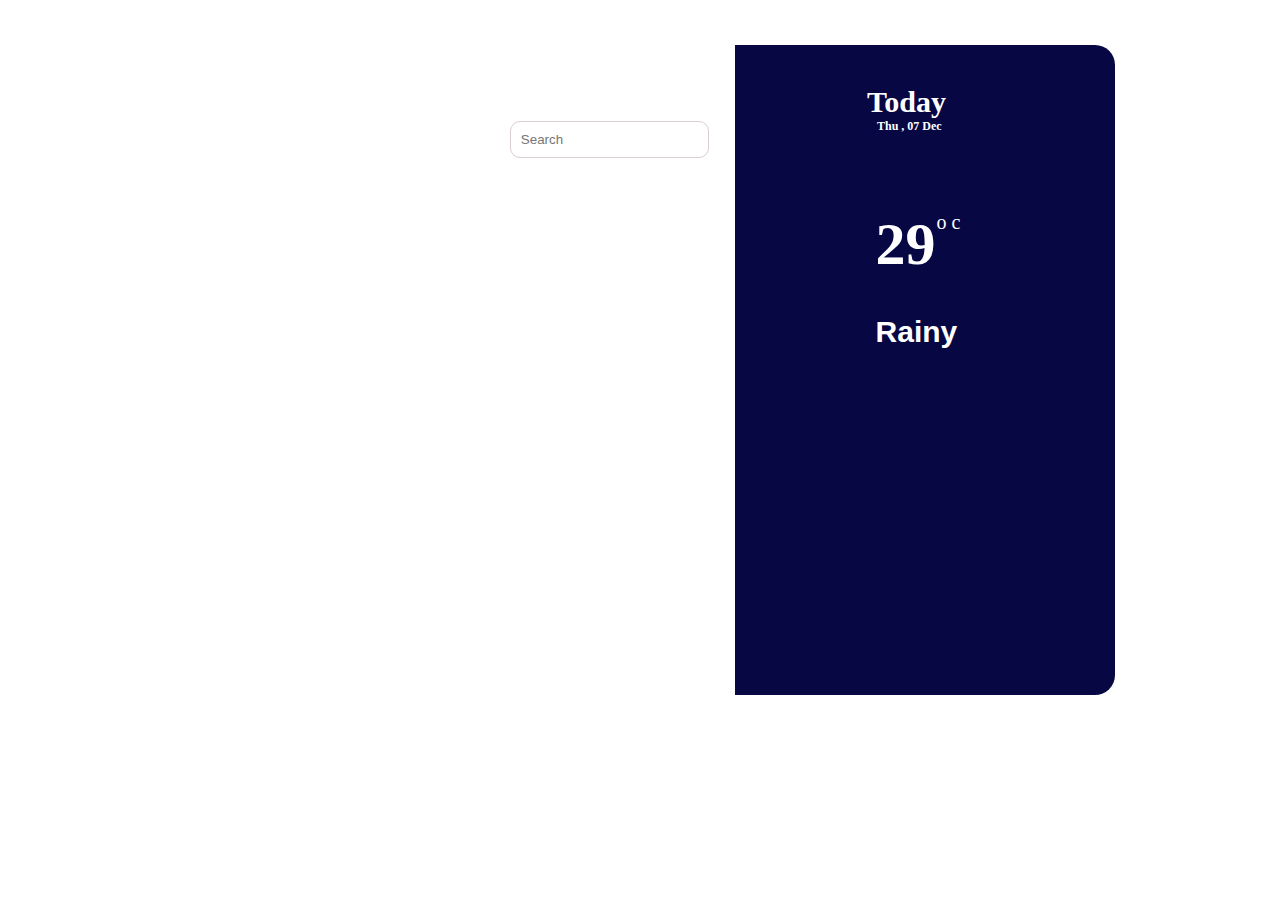
==== index.html @ ecd89154 "Add files via upload" ====
<!DOCTYPE html>
<html lang="en">
<head>
    <meta charset="UTF-8">
    <meta name="viewport" content="width=device-width, initial-scale=1.0">
    <link rel="stylesheet" href="index.css">
    <title>Grid Box</title>
</head>
<body>
  
    <div class="grid-box">
          <div class="left">
            <nav class="navbar bg-body-tertiary">
              <div class="container-fluid">
                <h1>WEATHER FORECAST</h1>
                <form class="d-flex" role="search">
                  <svg xmlns="http://www.w3.org/2000/svg" width="16" height="16" fill="currentColor" class="bi bi-search" viewBox="0 0 16 16">
                    <path d="M11.742 10.344a6.5 6.5 0 1 0-1.397 1.398h-.001c.03.04.062.078.098.115l3.85 3.85a1 1 0 0 0 1.415-1.414l-3.85-3.85a1.007 1.007 0 0 0-.115-.1zM12 6.5a5.5 5.5 0 1 1-11 0 5.5 5.5 0 0 1 11 0"/>
                  </svg>
                   <input class="form-control me-2" type="search" placeholder="Search" aria-label="Search">
                 </form>
              </div>
            </nav>
            <div class="karachi">        
                  <h2>karachi </h2>
                 
                   <p> <img src="/image/cloudy.png" alt="" width="90px">37<sup>o</sup>c
                   </p> 
            </div>

            <div class="container text-center">

              <div class="row">
                 <div class="col">
                   <br>
                <div class="col1">
              <p>Fri 1</p> <br>
              <img src="/image/sun.png" alt="" width="80px">
              <h2 class="h2">37<sup>o</sup> <small class="small">28</small><sup>o</sup></h4>
                <br>
                <p>Mostly sunny</p>
              </h2>
                </div>
                <div class="col2">
                  <p>Sat 2</p> <br>
                  <img src="/image/sun.png" alt="" width="80px">
                  <h2 class="h2">40<sup>o</sup> <small class="small">20</small><sup>o</sup></h4>
                    <br>
                    <p>sunny</p>
                  </h2>
                </div>
                <div class="col3">
                  <p>Sun 3</p> <br>
              <img src="/image/sun.png" alt="" width="80px">
              <h2 class="h2">33<sup>o</sup> <small class="small">18</small><sup>o</sup></h4>
                <br>
                <p>party sunny</p>
              </h2>
                </div>
                <div class="col3">
                  <p>Sun 3</p> <br>
              <img src="/image/sun.png" alt="" width="80px">
              <h2 class="h2">27<sup>o</sup> <small class="small">18</small><sup>o</sup></h4>
                <br>
                <p>Rainy sunny</p>
              </h2>
                </div>
              </div>
              </div>
            </div>
          </div>
          
         <div class="right">
          <div class="cloud">
        <img class="cloud1" src="/image/cloud.png" alt="" width="20%">
        <h2>Today <br><small><h6 class="tue">Thu , 07 Dec</h6></small></h2><br>
       </div>
       <div class="degree">
       <h1 >29 </h1><sup>o c</sup>
      </div>
      <br>
      <br>
      <h3 class="rainy">Rainy </h3>
      <div class="cloudy">     
         <img src="/image/rainy.png" alt="" >
        </div>

         </div>
            
          </div>
        </div>
    </div>
</body>
</html>
---- index.css ----
* {
    margin: 0;
    padding: 0;
    box-sizing: border-box;
     }
    body{
    background-image:url("image/bg.jpg");
    background-size: cover;
   }    
.navbar-expand {
   
        flex-wrap: nowrap;
        justify-content: flex-start;
}
        .navbar-nav {
          flex-direction: row;
        }
          .dropdown-menu {
            position: absolute;
          }

          .nav-link {
            padding-right:  20px;
            padding-left:20px  ;
          }
        

        .navbar-nav-scroll {
          overflow: visible;
        }

        .navbar-collapse {
          display: flex  ;  
          flex-basis: auto;
        }

        .navbar-toggler {
          display: none;
        }

        .offcanvas {
           position: static;
          z-index: auto;
          flex-grow: 1;
          width: auto  ;
          height: auto  ;
          visibility: visible ;
          background-color: transparent  ;
          border: 0 ;
          transform: none  ;
          box-shadow:none;
            transition:none;
 
          .offcanvas-header {
            display: none;
          }

          .offcanvas-body {
            display: flex;
            flex-grow: 0;
            padding: 0;
            overflow-y: visible;
          }
        }
       
    .grid-box{
        display: flex;
        max-width: 950px;
        height: 650px;
        margin: 0 auto;
         border-radius: 15px;   
        margin-top: 45px; 
        margin-bottom: 45px; 
    }
    .left{
        background-image:url("image/sky1.jpg");
        background-size: cover;
        width: 60%;
        border: 2px solid transparent;
        border-top-left-radius: 20px;
        border-bottom-left-radius: 20px;
     }
    
    .right{
         width: 40%;
        border-top-right-radius: 20px;
        border-bottom-right-radius: 20px;
          background-color: rgb(7, 7, 68);
    }
    .cloud{
        margin-left: 70px;
        display: flex;
    }
    .tue{
        font-size: 12px;
        margin-left: 10px;
    }
    .degree{
        color: white;
        font-size: 30px;
        display: flex;
        margin-left: 37%;
        margin-top: 20%;
    }
    .cloud1{
        margin-top: 30px;
    }
    .cloud h2{
        color: white;
        margin-top: 40px;
        font-size: 30px;
    }
    .container-fluid{
        margin-top: 50px;
        margin-left: 30px;
        display: flex;
        font-size: 20px;
        font-family: monospace;
    }
    .container-fluid h1{
    color: white;
    }
    .bi{
        margin-left: 50px;
        color: rgb(255, 255, 255);
        stroke-width: 50px;
     }
    .form-control{
        border-radius: 10px;
        border: .1px solid rgb(218, 206, 206);
        background-color: white;
        padding: 10px;
        margin-left: 2px;
    }
    .container {
        max-width: 1200px; /* Set a maximum width for the container */
         /* Center the container */
        
        margin-left: 50px; /* Center the container */
       }
       .karachi{
        font-size: 20px;
        color: white;
        margin-left: 30%;
        margin-top: 10%;
       }
       .karachi h2{
        margin-left: 130px;
       }
       .karachi p{
        font-size: 120px;
    
       }
       .karachi p sup{
        font-size: 50px;
       }
       .row{
        display: flex;
          line-height: 1;
          margin-top: 100px;
       }
        
      .col{
         border: 1px solid transparent;
           display: flex;
        text-align: center;
        background-color: #6e8ba8;
         gap: 10px;
     
      }
      .col1{
            padding: 10px;
      }
      .col2{
        padding: 10px;

      }
      .col3{
        padding: 10px;

      }

      .col1:hover{
        background-color:rgb(247, 238, 238);
        opacity:.6;
         cursor: pointer;
        color: #000000;
      }
      .col2:hover{
        background-color: white;
        opacity:.6;
        cursor: pointer;
        color: #000000;
      }
      .col3:hover{
        background-color: white;
        opacity:.6;
        cursor: pointer;
        color: #000000;
      }
      .small{
        font-size: 14px;
      }
      .h2{
        font-size: 40px;
      }
  sup{
    font-size: 20px;
    margin: 0;
    padding: 1px;
  }
      /* Style for the first column */
      .col:nth-child(1) {
        background-color:transparent; /* Change the background color */
        color: #ffffff; /* Change the text color */
      }
  
      /* Style for the second column */
      .col:nth-child(2) {
        background-color:transparent;
        color: #ffffff;
      }
  
      /* Style for the third column */
      .col:nth-child(3) {
        background-color: transparent;
        color: #ffffff;
      }

      /* Custom CSS for Bootstrap Progress Bars
.progress {
    height: 25px;
    margin-bottom: 20px;
}

.progress-bar {
    text-align: center;
    line-height: 25px;
    color: #fff;
}

/* Optional: Add background color and rounded corners */
/* .progress-bar {
    background-color: #007bff; /* Bootstrap primary color */
    /* border-radius: 5px;
} */ 

.rainy{
font-size: 30px;
margin-left: 37%;
color: white;
font-family: 'Trebuchet MS', 'Lucida Sans Unicode', 'Lucida Grande', 'Lucida Sans', Arial, sans-serif;
}
.cloudy{
  margin-top: 40px;
  margin-left: 80px;
}
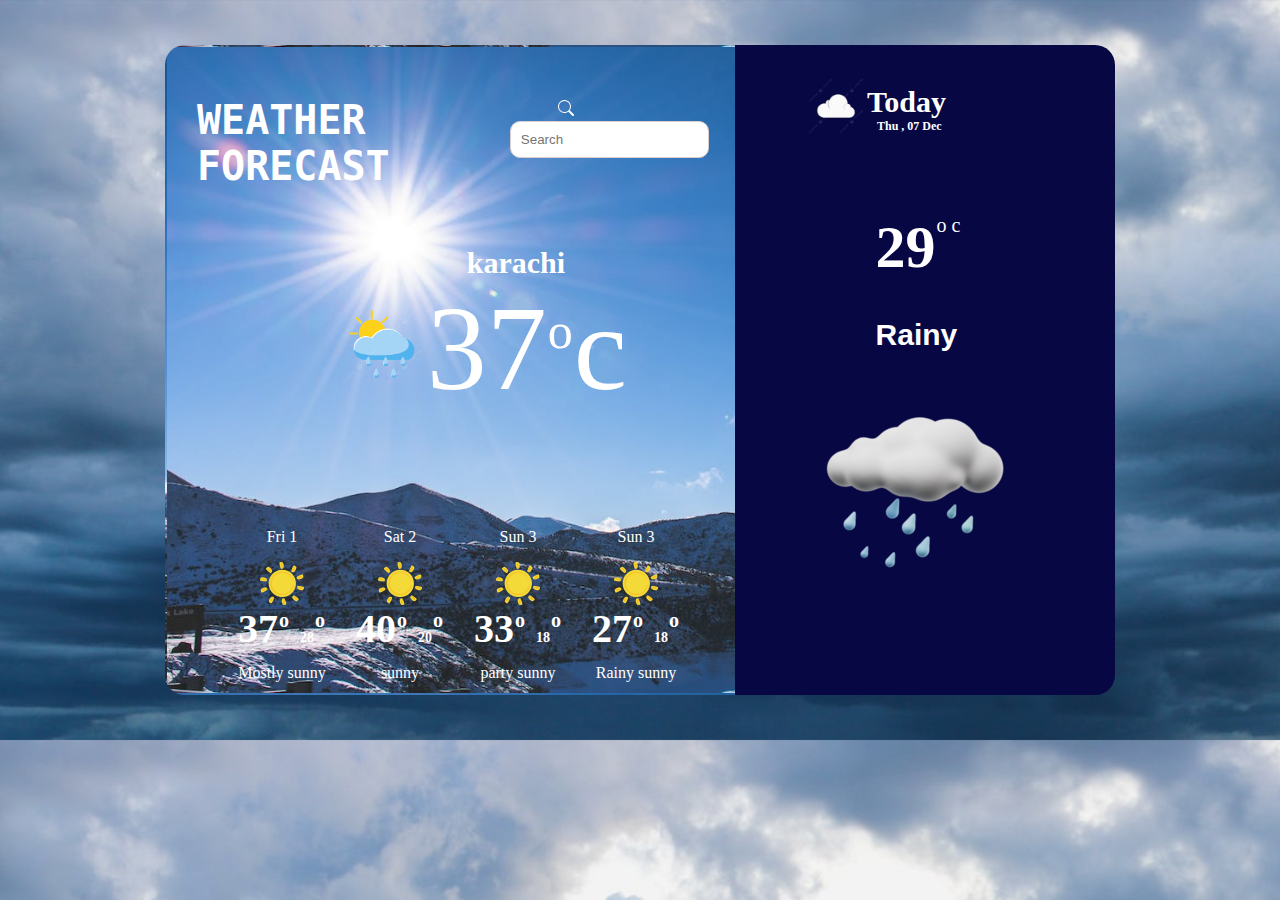
==== commit 0cccc709: "Update index.html" ====
--- a/index.html
+++ b/index.html
@@ -24,7 +24,7 @@
             <div class="karachi">        
                   <h2>karachi </h2>
                  
-                   <p> <img src="/image/cloudy.png" alt="" width="90px">37<sup>o</sup>c
+                   <p> <img src="./image/cloudy.png" alt="" width="90px">37<sup>o</sup>c
                    </p> 
             </div>
 
@@ -35,7 +35,7 @@
                    <br>
                 <div class="col1">
               <p>Fri 1</p> <br>
-              <img src="/image/sun.png" alt="" width="80px">
+              <img src="./image/sun.png" alt="" width="80px">
               <h2 class="h2">37<sup>o</sup> <small class="small">28</small><sup>o</sup></h4>
                 <br>
                 <p>Mostly sunny</p>
@@ -43,7 +43,7 @@
                 </div>
                 <div class="col2">
                   <p>Sat 2</p> <br>
-                  <img src="/image/sun.png" alt="" width="80px">
+                  <img src="./image/sun.png" alt="" width="80px">
                   <h2 class="h2">40<sup>o</sup> <small class="small">20</small><sup>o</sup></h4>
                     <br>
                     <p>sunny</p>
@@ -51,7 +51,7 @@
                 </div>
                 <div class="col3">
                   <p>Sun 3</p> <br>
-              <img src="/image/sun.png" alt="" width="80px">
+              <img src="./image/sun.png" alt="" width="80px">
               <h2 class="h2">33<sup>o</sup> <small class="small">18</small><sup>o</sup></h4>
                 <br>
                 <p>party sunny</p>
@@ -59,7 +59,7 @@
                 </div>
                 <div class="col3">
                   <p>Sun 3</p> <br>
-              <img src="/image/sun.png" alt="" width="80px">
+              <img src="./image/sun.png" alt="" width="80px">
               <h2 class="h2">27<sup>o</sup> <small class="small">18</small><sup>o</sup></h4>
                 <br>
                 <p>Rainy sunny</p>
@@ -72,7 +72,7 @@
           
          <div class="right">
           <div class="cloud">
-        <img class="cloud1" src="/image/cloud.png" alt="" width="20%">
+        <img class="cloud1" src="./image/cloud.png" alt="" width="20%">
         <h2>Today <br><small><h6 class="tue">Thu , 07 Dec</h6></small></h2><br>
        </div>
        <div class="degree">
@@ -82,7 +82,7 @@
       <br>
       <h3 class="rainy">Rainy </h3>
       <div class="cloudy">     
-         <img src="/image/rainy.png" alt="" >
+         <img src="./image/rainy.png" alt="" >
         </div>
 
          </div>
@@ -91,4 +91,4 @@
         </div>
     </div>
 </body>
-</html>+</html>
--- a/index.css
+++ b/index.css
@@ -4,7 +4,7 @@
     box-sizing: border-box;
      }
     body{
-    background-image:url("image/bg.jpg");
+    background-image:url("./image/bg.jpg");
     background-size: cover;
    }    
 .navbar-expand {
@@ -73,7 +73,7 @@
         margin-bottom: 45px; 
     }
     .left{
-        background-image:url("image/sky1.jpg");
+        background-image:url("./image/sky1.jpg");
         background-size: cover;
         width: 60%;
         border: 2px solid transparent;
@@ -254,4 +254,4 @@
 .cloudy{
   margin-top: 40px;
   margin-left: 80px;
-}+}
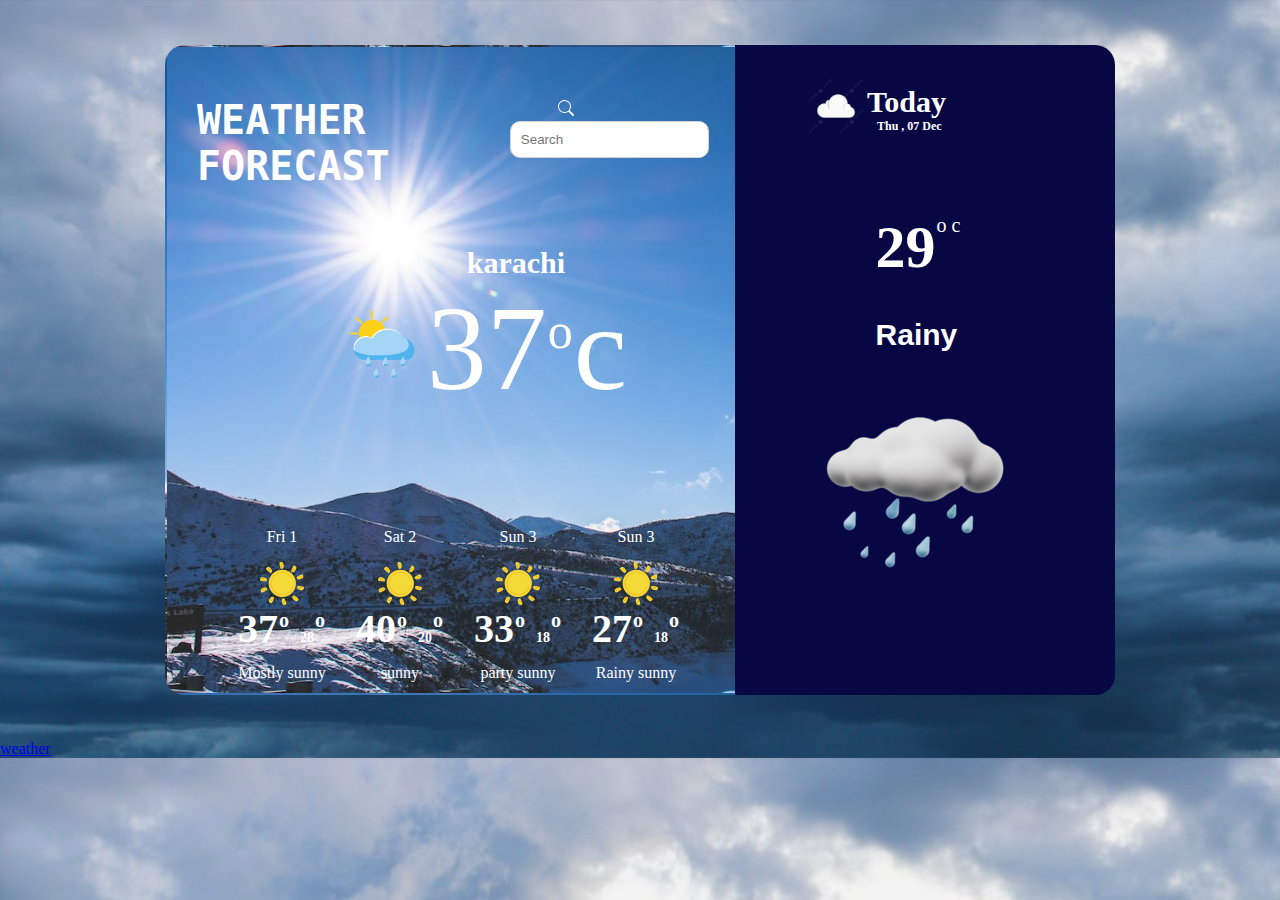
==== commit 5d1d9f84: "Update index.html" ====
--- a/index.html
+++ b/index.html
@@ -91,4 +91,5 @@
         </div>
     </div>
 </body>
+    <a href="weather.html">weather</a>
 </html>
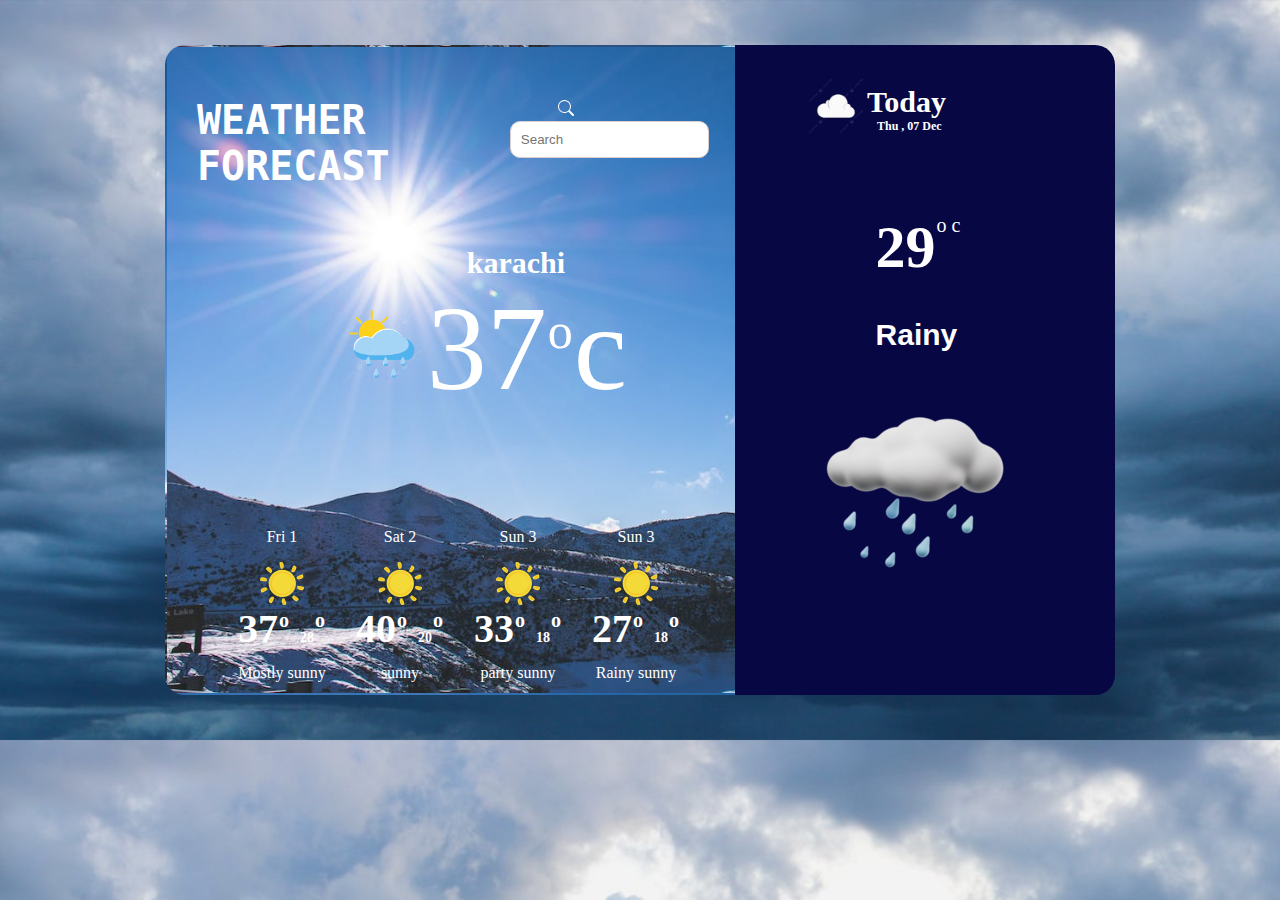
==== commit 42127d54: "Update index.html" ====
--- a/index.html
+++ b/index.html
@@ -91,5 +91,5 @@
         </div>
     </div>
 </body>
-    <a href="weather.html">weather</a>
+   
 </html>
